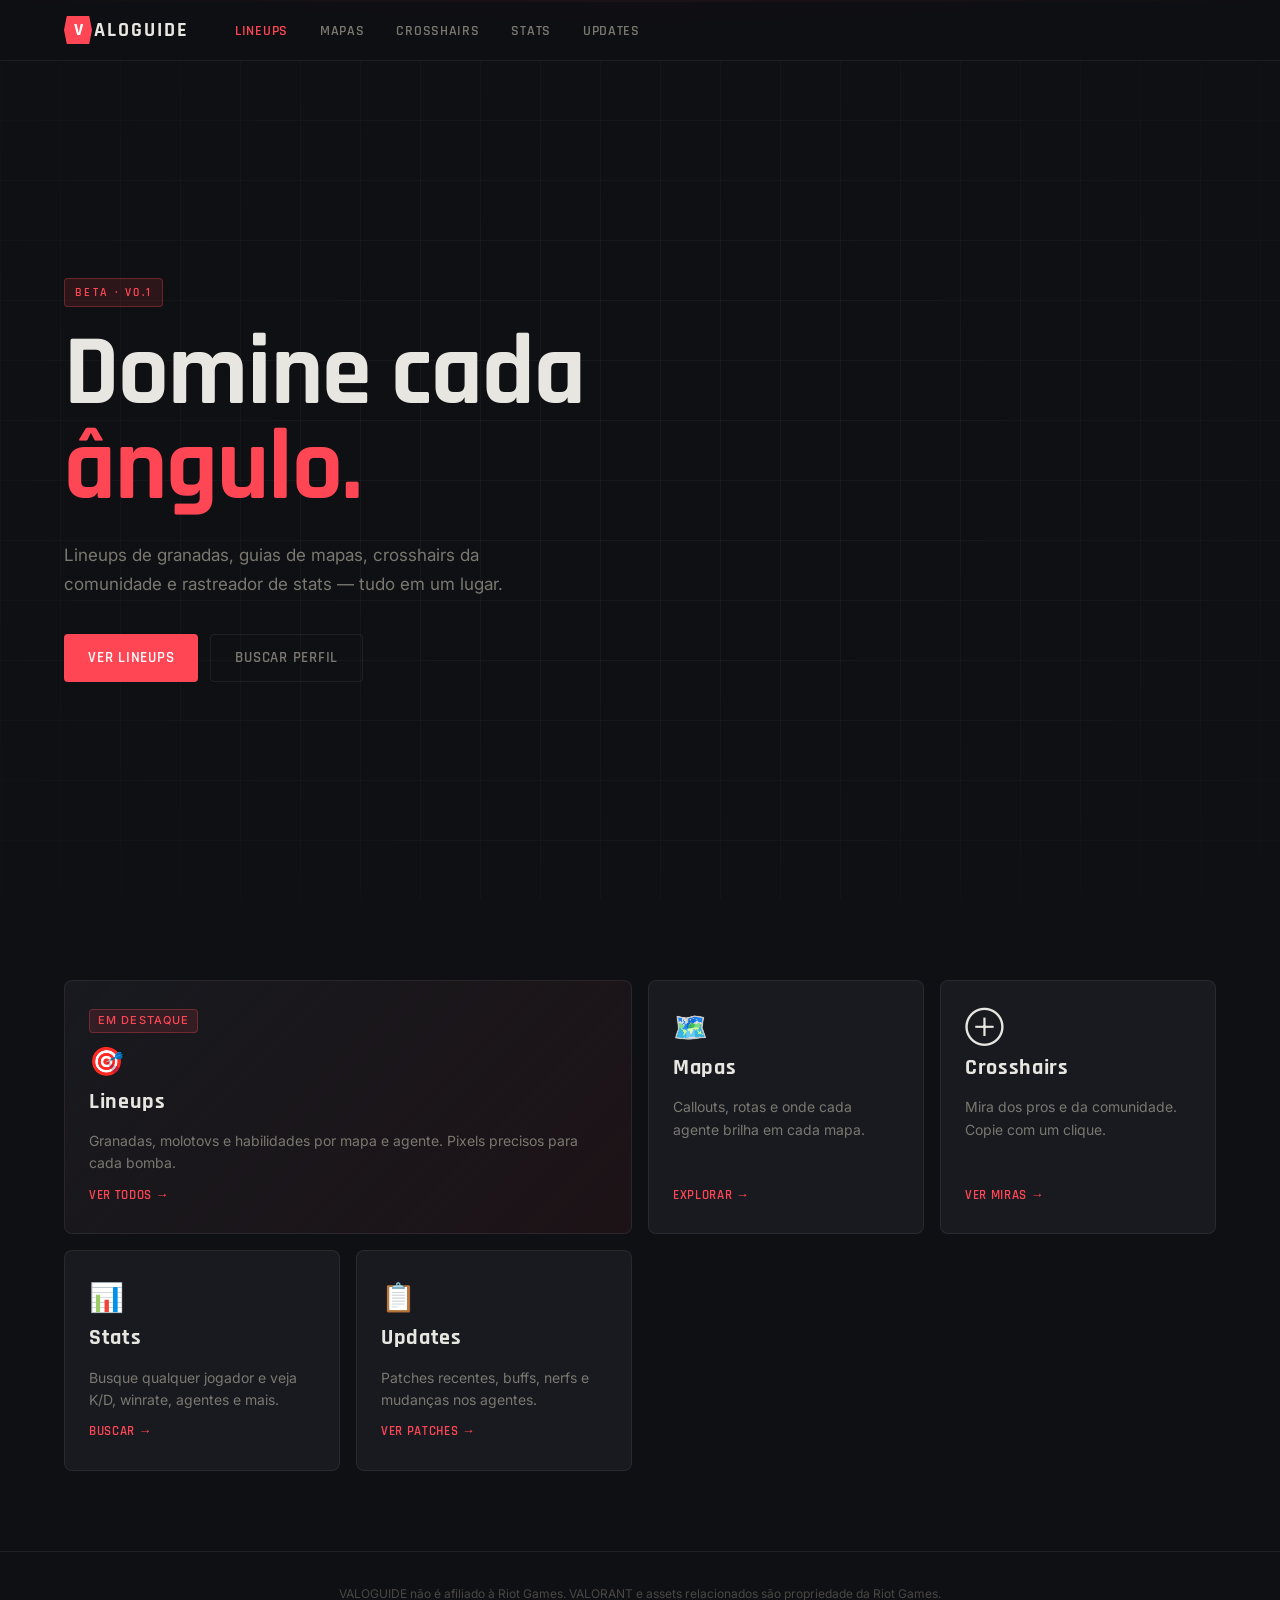
==== index.html @ 5d9b5677 "Add files via upload" ====
<!DOCTYPE html>
<html lang="pt-BR">
<head>
  <meta charset="UTF-8">
  <meta name="viewport" content="width=device-width, initial-scale=1.0">
  <title>VALOGUIDE — Guia Completo de VALORANT</title>
  <link rel="stylesheet" href="src/styles/main.css">
  <link rel="preconnect" href="https://fonts.googleapis.com">
  <link href="https://fonts.googleapis.com/css2?family=Rajdhani:wght@400;500;600;700&family=Inter:wght@300;400;500&display=swap" rel="stylesheet">
</head>
<body>

<nav class="nav" id="nav">
  <div class="nav-inner">
    <a href="index.html" class="logo">
      <span class="logo-mark">V</span>
      <span class="logo-text">ALOGUIDE</span>
    </a>
    <ul class="nav-links">
      <li><a href="lineups.html" class="nav-link active">Lineups</a></li>
      <li><a href="mapas.html" class="nav-link">Mapas</a></li>
      <li><a href="crosshairs.html" class="nav-link">Crosshairs</a></li>
      <li><a href="stats.html" class="nav-link">Stats</a></li>
      <li><a href="updates.html" class="nav-link">Updates</a></li>
    </ul>
  </div>
</nav>

<section class="hero">
  <div class="hero-grid"></div>
  <div class="hero-content">
    <span class="hero-eyebrow">Beta · v0.1</span>
    <h1 class="hero-title">
      Domine cada<br>
      <span class="hero-accent">ângulo.</span>
    </h1>
    <p class="hero-sub">Lineups de granadas, guias de mapas, crosshairs da comunidade e rastreador de stats — tudo em um lugar.</p>
    <div class="hero-cta">
      <a href="lineups.html" class="btn btn-primary">Ver Lineups</a>
      <a href="stats.html" class="btn btn-ghost">Buscar Perfil</a>
    </div>
  </div>
</section>

<section class="modules">
  <div class="container">
    <div class="modules-grid">
      <a href="lineups.html" class="module-card module-featured">
        <div class="module-tag">Em destaque</div>
        <div class="module-icon">🎯</div>
        <h2 class="module-title">Lineups</h2>
        <p class="module-desc">Granadas, molotovs e habilidades por mapa e agente. Pixels precisos para cada bomba.</p>
        <span class="module-link">Ver todos →</span>
      </a>
      <a href="mapas.html" class="module-card">
        <div class="module-icon">🗺️</div>
        <h2 class="module-title">Mapas</h2>
        <p class="module-desc">Callouts, rotas e onde cada agente brilha em cada mapa.</p>
        <span class="module-link">Explorar →</span>
      </a>
      <a href="crosshairs.html" class="module-card">
        <div class="module-icon">⊕</div>
        <h2 class="module-title">Crosshairs</h2>
        <p class="module-desc">Mira dos pros e da comunidade. Copie com um clique.</p>
        <span class="module-link">Ver miras →</span>
      </a>
      <a href="stats.html" class="module-card">
        <div class="module-icon">📊</div>
        <h2 class="module-title">Stats</h2>
        <p class="module-desc">Busque qualquer jogador e veja K/D, winrate, agentes e mais.</p>
        <span class="module-link">Buscar →</span>
      </a>
      <a href="updates.html" class="module-card">
        <div class="module-icon">📋</div>
        <h2 class="module-title">Updates</h2>
        <p class="module-desc">Patches recentes, buffs, nerfs e mudanças nos agentes.</p>
        <span class="module-link">Ver patches →</span>
      </a>
    </div>
  </div>
</section>

<footer class="footer">
  <div class="container">
    <p>VALOGUIDE não é afiliado à Riot Games. VALORANT e assets relacionados são propriedade da Riot Games.</p>
  </div>
</footer>

<script>
  var nav = document.getElementById('nav');
  window.addEventListener('scroll', function() {
    nav.classList.toggle('scrolled', window.scrollY > 20);
  }, { passive: true });
</script>

</body>
</html>
---- src/styles/main.css ----
:root {
  --red: #FF4655;
  --red-dim: #C0313E;
  --red-glow: rgba(255, 70, 85, 0.12);
  --bg: #0f1013;
  --bg-2: #161719;
  --bg-3: #1e2024;
  --bg-card: #181a1f;
  --border: rgba(255,255,255,0.07);
  --border-red: rgba(255,70,85,0.3);
  --text: #e8e6e0;
  --text-muted: #7a7870;
  --text-dim: #4a4845;
  --font-display: 'Rajdhani', sans-serif;
  --font-body: 'Inter', sans-serif;
  --radius: 4px;
  --radius-lg: 8px;
}

*,*::before,*::after{box-sizing:border-box;margin:0;padding:0}
html{scroll-behavior:smooth}
body{background:var(--bg);color:var(--text);font-family:var(--font-body);font-size:15px;line-height:1.6;min-height:100vh}
a{color:inherit;text-decoration:none}
img{display:block;max-width:100%}
button{cursor:pointer;border:none;background:none;font-family:inherit}
ul{list-style:none}

.container{max-width:1200px;margin:0 auto;padding:0 24px}

/* NAV */
.nav{position:fixed;top:0;left:0;right:0;z-index:100;background:rgba(15,16,19,0.9);backdrop-filter:blur(16px);border-bottom:1px solid var(--border);transition:border-color .3s}
.nav.scrolled{border-color:var(--border-red)}
.nav-inner{max-width:1200px;margin:0 auto;padding:0 24px;height:60px;display:flex;align-items:center;gap:32px}
.logo{display:flex;align-items:center;gap:2px;flex-shrink:0}
.logo-mark{display:inline-flex;align-items:center;justify-content:center;width:28px;height:28px;background:var(--red);color:#fff;font-family:var(--font-display);font-size:18px;font-weight:700;clip-path:polygon(10% 0%,90% 0%,100% 50%,90% 100%,10% 100%,0% 50%)}
.logo-text{font-family:var(--font-display);font-size:20px;font-weight:700;letter-spacing:.1em;color:var(--text)}
.nav-links{display:flex;gap:4px;flex:1}
.nav-link{padding:6px 14px;font-family:var(--font-display);font-size:14px;font-weight:600;letter-spacing:.05em;text-transform:uppercase;color:var(--text-muted);border-radius:var(--radius);transition:color .2s,background .2s}
.nav-link:hover{color:var(--text);background:var(--bg-3)}
.nav-link.active{color:var(--red)}

/* BUTTONS */
.btn{display:inline-flex;align-items:center;gap:8px;padding:11px 24px;font-family:var(--font-display);font-size:15px;font-weight:600;letter-spacing:.05em;text-transform:uppercase;border-radius:var(--radius);transition:all .2s;cursor:pointer}
.btn-primary{background:var(--red);color:#fff}
.btn-primary:hover{background:#e63040;transform:translateY(-1px)}
.btn-ghost{border:1px solid var(--border);color:var(--text-muted)}
.btn-ghost:hover{border-color:var(--text-muted);color:var(--text)}

/* HERO */
.hero{position:relative;min-height:100vh;display:flex;align-items:center;overflow:hidden;padding-top:60px}
.hero-grid{position:absolute;inset:0;background-image:linear-gradient(var(--border) 1px,transparent 1px),linear-gradient(90deg,var(--border) 1px,transparent 1px);background-size:60px 60px;mask-image:radial-gradient(ellipse 80% 80% at 50% 50%,black 30%,transparent 100%);opacity:.5}
.hero::before{content:'';position:absolute;top:0;left:0;right:0;height:2px;background:linear-gradient(90deg,transparent,var(--red),transparent)}
.hero-content{position:relative;z-index:1;max-width:1200px;margin:0 auto;padding:0 24px;flex:1}
.hero-eyebrow{display:inline-block;font-family:var(--font-display);font-size:12px;font-weight:600;letter-spacing:.2em;text-transform:uppercase;color:var(--red);margin-bottom:20px;padding:4px 10px;border:1px solid var(--border-red);border-radius:var(--radius);background:var(--red-glow)}
.hero-title{font-family:var(--font-display);font-size:clamp(56px,8vw,100px);font-weight:700;line-height:.95;letter-spacing:-.01em;color:var(--text);margin-bottom:24px}
.hero-accent{color:var(--red);display:block}
.hero-sub{font-size:17px;color:var(--text-muted);max-width:480px;line-height:1.7;margin-bottom:36px}
.hero-cta{display:flex;gap:12px;flex-wrap:wrap}

/* MODULES */
.modules{padding:80px 0}
.modules-grid{display:grid;grid-template-columns:repeat(4,1fr);gap:16px}
.module-card{display:flex;flex-direction:column;gap:10px;padding:28px 24px;background:var(--bg-card);border:1px solid var(--border);border-radius:var(--radius-lg);transition:border-color .2s,transform .2s;position:relative;overflow:hidden}
.module-card::before{content:'';position:absolute;top:0;left:0;right:0;height:2px;background:var(--red);transform:scaleX(0);transform-origin:left;transition:transform .3s}
.module-card:hover{border-color:var(--border-red);transform:translateY(-2px)}
.module-card:hover::before{transform:scaleX(1)}
.module-featured{grid-column:1/3;background:linear-gradient(135deg,var(--bg-card),rgba(255,70,85,.06))}
.module-tag{display:inline-flex;align-self:flex-start;font-size:11px;font-weight:500;letter-spacing:.1em;text-transform:uppercase;color:var(--red);background:var(--red-glow);border:1px solid var(--border-red);padding:2px 8px;border-radius:var(--radius)}
.module-icon{font-size:28px;line-height:1;margin-top:4px}
.module-title{font-family:var(--font-display);font-size:22px;font-weight:700;letter-spacing:.03em;color:var(--text)}
.module-desc{font-size:14px;color:var(--text-muted);line-height:1.6;flex:1}
.module-link{font-family:var(--font-display);font-size:13px;font-weight:600;letter-spacing:.05em;color:var(--red);text-transform:uppercase;margin-top:auto}

/* PAGE HEADER */
.page-header{padding:100px 0 40px;border-bottom:1px solid var(--border)}
.page-header-inner{display:flex;align-items:flex-end;justify-content:space-between;gap:24px}
.page-eyebrow{font-family:var(--font-display);font-size:11px;font-weight:600;letter-spacing:.2em;text-transform:uppercase;color:var(--red);margin-bottom:10px}
.page-title{font-family:var(--font-display);font-size:clamp(36px,5vw,60px);font-weight:700;letter-spacing:-.01em}

/* FILTERS */
.filters-bar{position:sticky;top:60px;z-index:10;background:var(--bg);border-bottom:1px solid var(--border);padding:16px 0}
.filter-group{display:flex;gap:6px;flex-wrap:wrap;align-items:center}
.filter-label{font-family:var(--font-display);font-size:11px;font-weight:600;letter-spacing:.15em;text-transform:uppercase;color:var(--text-dim);white-space:nowrap}
.filter-btn{padding:6px 14px;font-family:var(--font-display);font-size:13px;font-weight:600;letter-spacing:.03em;color:var(--text-muted);background:var(--bg-3);border:1px solid var(--border);border-radius:var(--radius);transition:all .15s;cursor:pointer}
.filter-btn:hover{color:var(--text);border-color:rgba(255,255,255,.15)}
.filter-btn.active{color:var(--red);background:var(--red-glow);border-color:var(--border-red)}

/* LINEUPS GRID */
.lineups-main{padding:40px 0 80px}
.lineups-grid{display:grid;grid-template-columns:repeat(auto-fill,minmax(300px,1fr));gap:20px}
.lineup-card{background:var(--bg-card);border:1px solid var(--border);border-radius:var(--radius-lg);overflow:hidden;transition:border-color .2s,transform .2s;cursor:pointer}
.lineup-card:hover{border-color:var(--border-red);transform:translateY(-2px)}
.lineup-thumb{position:relative;aspect-ratio:16/9;background:var(--bg-3);overflow:hidden}
.lineup-map-badge{position:absolute;top:10px;left:10px;font-family:var(--font-display);font-size:11px;font-weight:700;letter-spacing:.1em;text-transform:uppercase;color:#fff;background:rgba(0,0,0,.6);backdrop-filter:blur(8px);padding:3px 8px;border-radius:var(--radius);border:1px solid rgba(255,255,255,.1)}
.lineup-side-badge{position:absolute;top:10px;right:10px;font-family:var(--font-display);font-size:10px;font-weight:700;letter-spacing:.1em;text-transform:uppercase;padding:3px 8px;border-radius:var(--radius)}
.side-atk{background:rgba(255,140,0,.25);color:#FFA500;border:1px solid rgba(255,140,0,.3)}
.side-def{background:rgba(0,130,255,.2);color:#4db3ff;border:1px solid rgba(0,130,255,.3)}
.lineup-play{position:absolute;inset:0;display:flex;align-items:center;justify-content:center;background:rgba(0,0,0,0);transition:background .2s}
.lineup-card:hover .lineup-play{background:rgba(0,0,0,.35)}
.play-icon{width:48px;height:48px;border-radius:50%;background:rgba(255,255,255,.9);display:flex;align-items:center;justify-content:center;opacity:0;transform:scale(.8);transition:opacity .2s,transform .2s}
.lineup-card:hover .play-icon{opacity:1;transform:scale(1)}
.play-icon svg{width:18px;height:18px;fill:var(--bg);margin-left:3px}
.lineup-info{padding:16px 18px}
.lineup-agent-row{display:flex;align-items:center;gap:8px;margin-bottom:8px}
.agent-dot{width:8px;height:8px;border-radius:50%;flex-shrink:0}
.agent-name{font-family:var(--font-display);font-size:12px;font-weight:700;letter-spacing:.1em;text-transform:uppercase;color:var(--text-muted)}
.ability-badge{margin-left:auto;font-size:11px;color:var(--text-dim);background:var(--bg-3);padding:2px 8px;border-radius:var(--radius);border:1px solid var(--border)}
.lineup-title{font-family:var(--font-display);font-size:17px;font-weight:600;letter-spacing:.02em;color:var(--text);margin-bottom:6px;line-height:1.3}
.lineup-desc{font-size:13px;color:var(--text-muted);line-height:1.5}

/* MODAL */
.modal-overlay{display:none;position:fixed;inset:0;background:rgba(0,0,0,.85);z-index:200;align-items:center;justify-content:center;padding:20px;backdrop-filter:blur(6px)}
.modal-overlay.open{display:flex}
.modal{background:var(--bg-2);border:1px solid var(--border);border-radius:var(--radius-lg);max-width:800px;width:100%;overflow:hidden;animation:modalIn .2s ease}
@keyframes modalIn{from{opacity:0;transform:scale(.95) translateY(10px)}to{opacity:1;transform:scale(1) translateY(0)}}
.modal-header{padding:18px 24px;border-bottom:1px solid var(--border);display:flex;align-items:center;justify-content:space-between}
.modal-title{font-family:var(--font-display);font-size:20px;font-weight:700}
.modal-close{width:32px;height:32px;border-radius:var(--radius);display:flex;align-items:center;justify-content:center;color:var(--text-muted);transition:all .15s;cursor:pointer}
.modal-close:hover{background:var(--bg-3);color:var(--text)}
.modal-media{aspect-ratio:16/9;background:#000;display:flex;align-items:center;justify-content:center}
.modal-body{padding:20px 24px;display:grid;grid-template-columns:1fr 1fr;gap:20px}
.meta-row{display:flex;justify-content:space-between;align-items:center;padding:8px 0;border-bottom:1px solid var(--border)}
.meta-key{font-size:12px;color:var(--text-dim);font-weight:500}
.meta-val{font-family:var(--font-display);font-size:14px;font-weight:600;color:var(--text)}
.step-item{display:flex;gap:12px;align-items:flex-start;margin-bottom:10px}
.step-num{width:22px;height:22px;flex-shrink:0;background:var(--red);color:#fff;font-family:var(--font-display);font-size:13px;font-weight:700;display:flex;align-items:center;justify-content:center;border-radius:50%}
.step-text{font-size:13px;color:var(--text-muted);line-height:1.5;padding-top:2px}

/* EMPTY */
.empty-state{text-align:center;padding:80px 20px}
.empty-state p{color:var(--text-muted);font-size:15px}

/* COMING SOON */
.coming-soon{display:flex;align-items:center;justify-content:center;min-height:calc(100vh - 60px);padding-top:60px}
.coming-soon-inner{text-align:center;padding:40px}
.coming-soon-inner h1{font-family:var(--font-display);font-size:36px;font-weight:700;margin-bottom:12px}
.coming-soon-inner p{color:var(--text-muted);max-width:320px;margin:0 auto 28px}

/* FOOTER */
.footer{padding:32px 0;border-top:1px solid var(--border);text-align:center}
.footer p{font-size:12px;color:var(--text-dim)}

/* RESPONSIVE */
@media(max-width:900px){.modules-grid{grid-template-columns:1fr 1fr}.module-featured{grid-column:1/3}}
@media(max-width:640px){.nav-links{display:none}.modules-grid{grid-template-columns:1fr}.module-featured{grid-column:1}.lineups-grid{grid-template-columns:1fr}.modal-body{grid-template-columns:1fr}.page-header-inner{flex-direction:column;align-items:flex-start}}
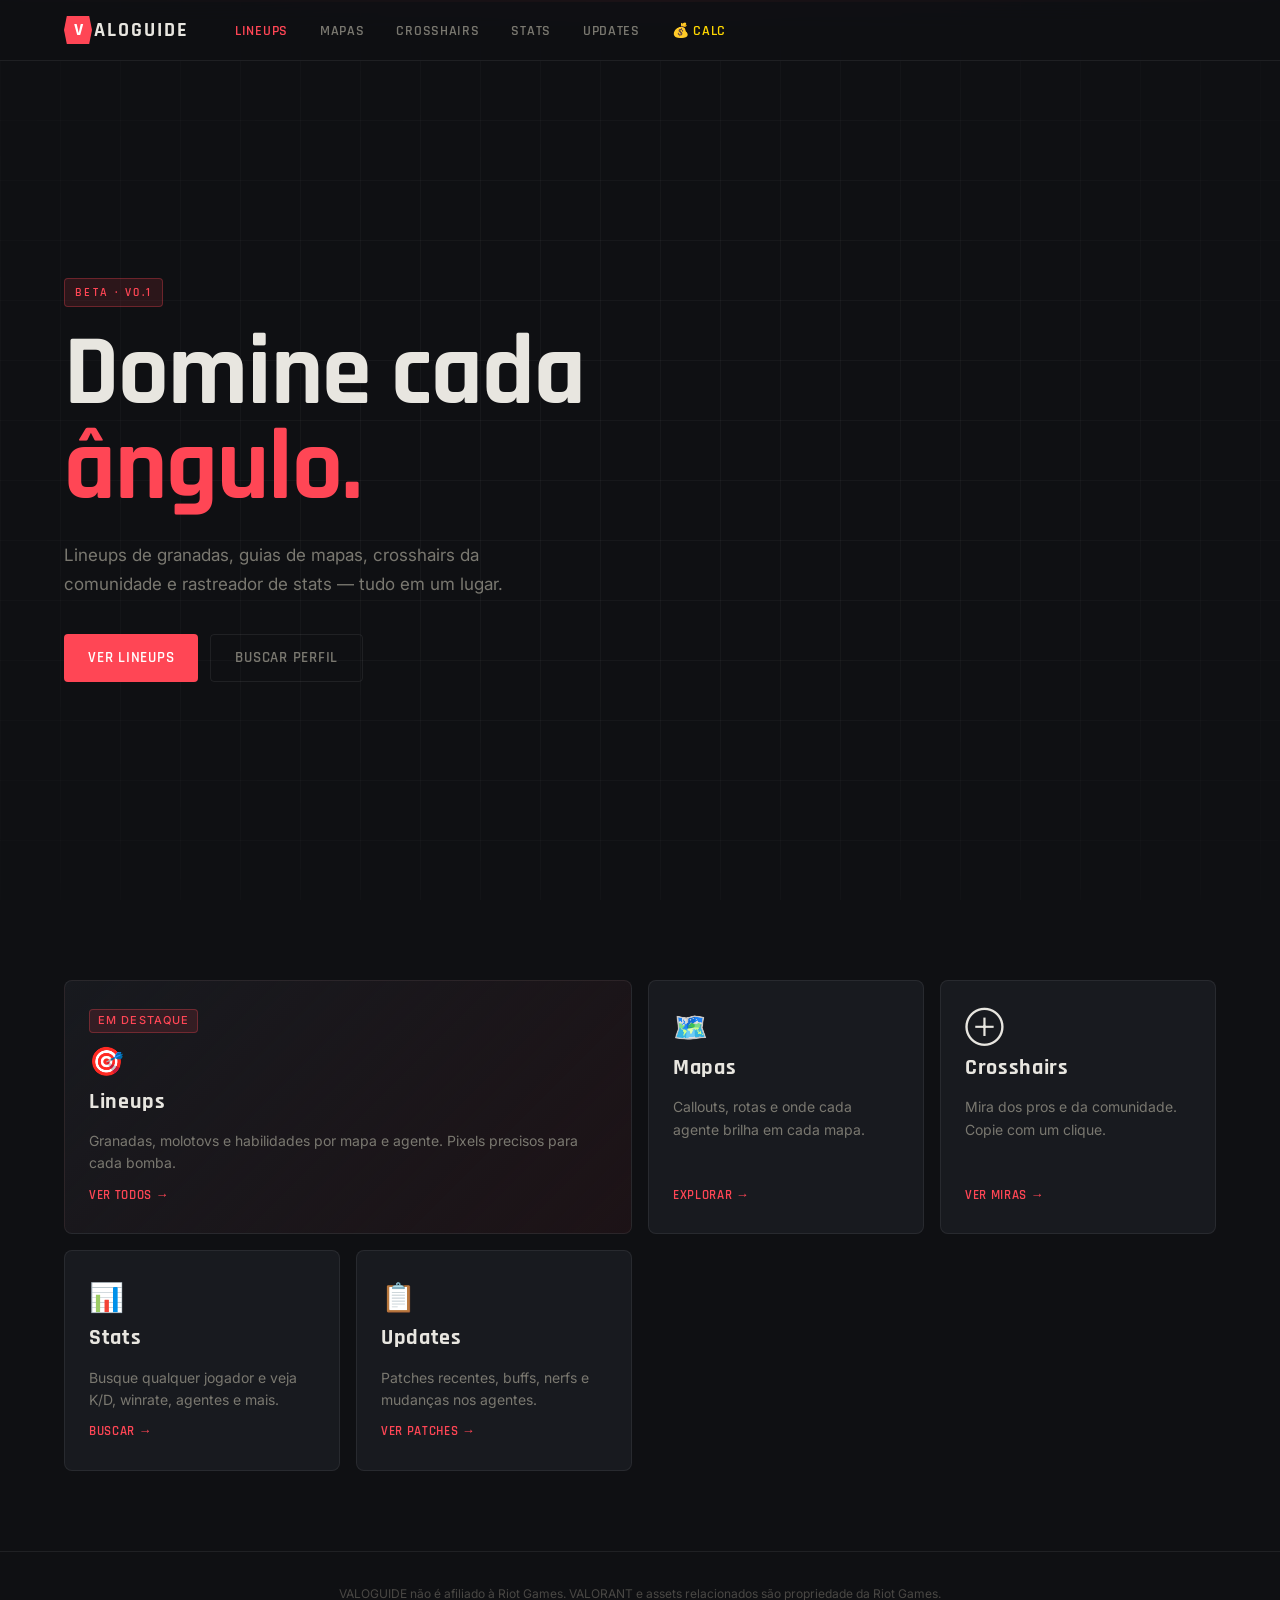
==== commit 3ff4c2fb: "Update index.html" ====
--- a/index.html
+++ b/index.html
@@ -22,6 +22,7 @@
       <li><a href="crosshairs.html" class="nav-link">Crosshairs</a></li>
       <li><a href="stats.html" class="nav-link">Stats</a></li>
       <li><a href="updates.html" class="nav-link">Updates</a></li>
+        <li><a href="calculadora.html" class="nav-link" style="color:#FFD700">💰 Calc</a></li>
     </ul>
   </div>
 </nav>
